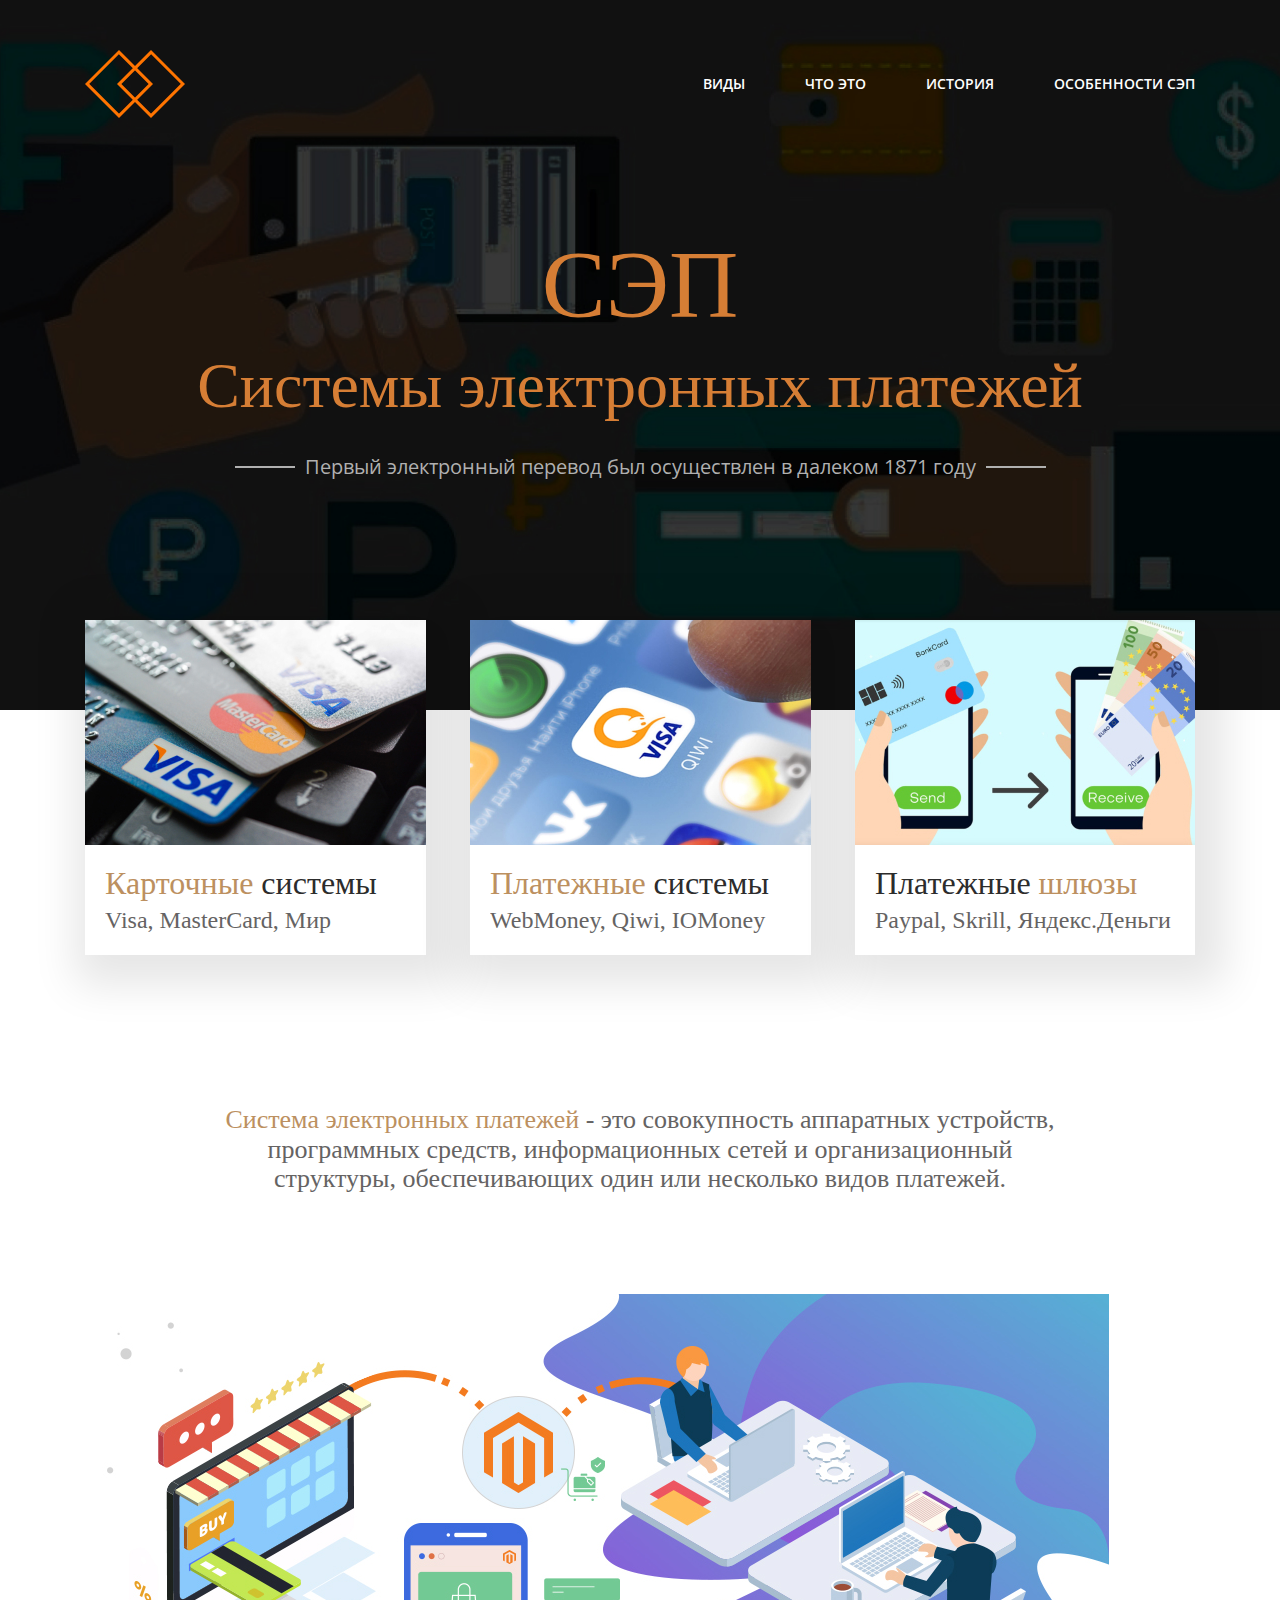
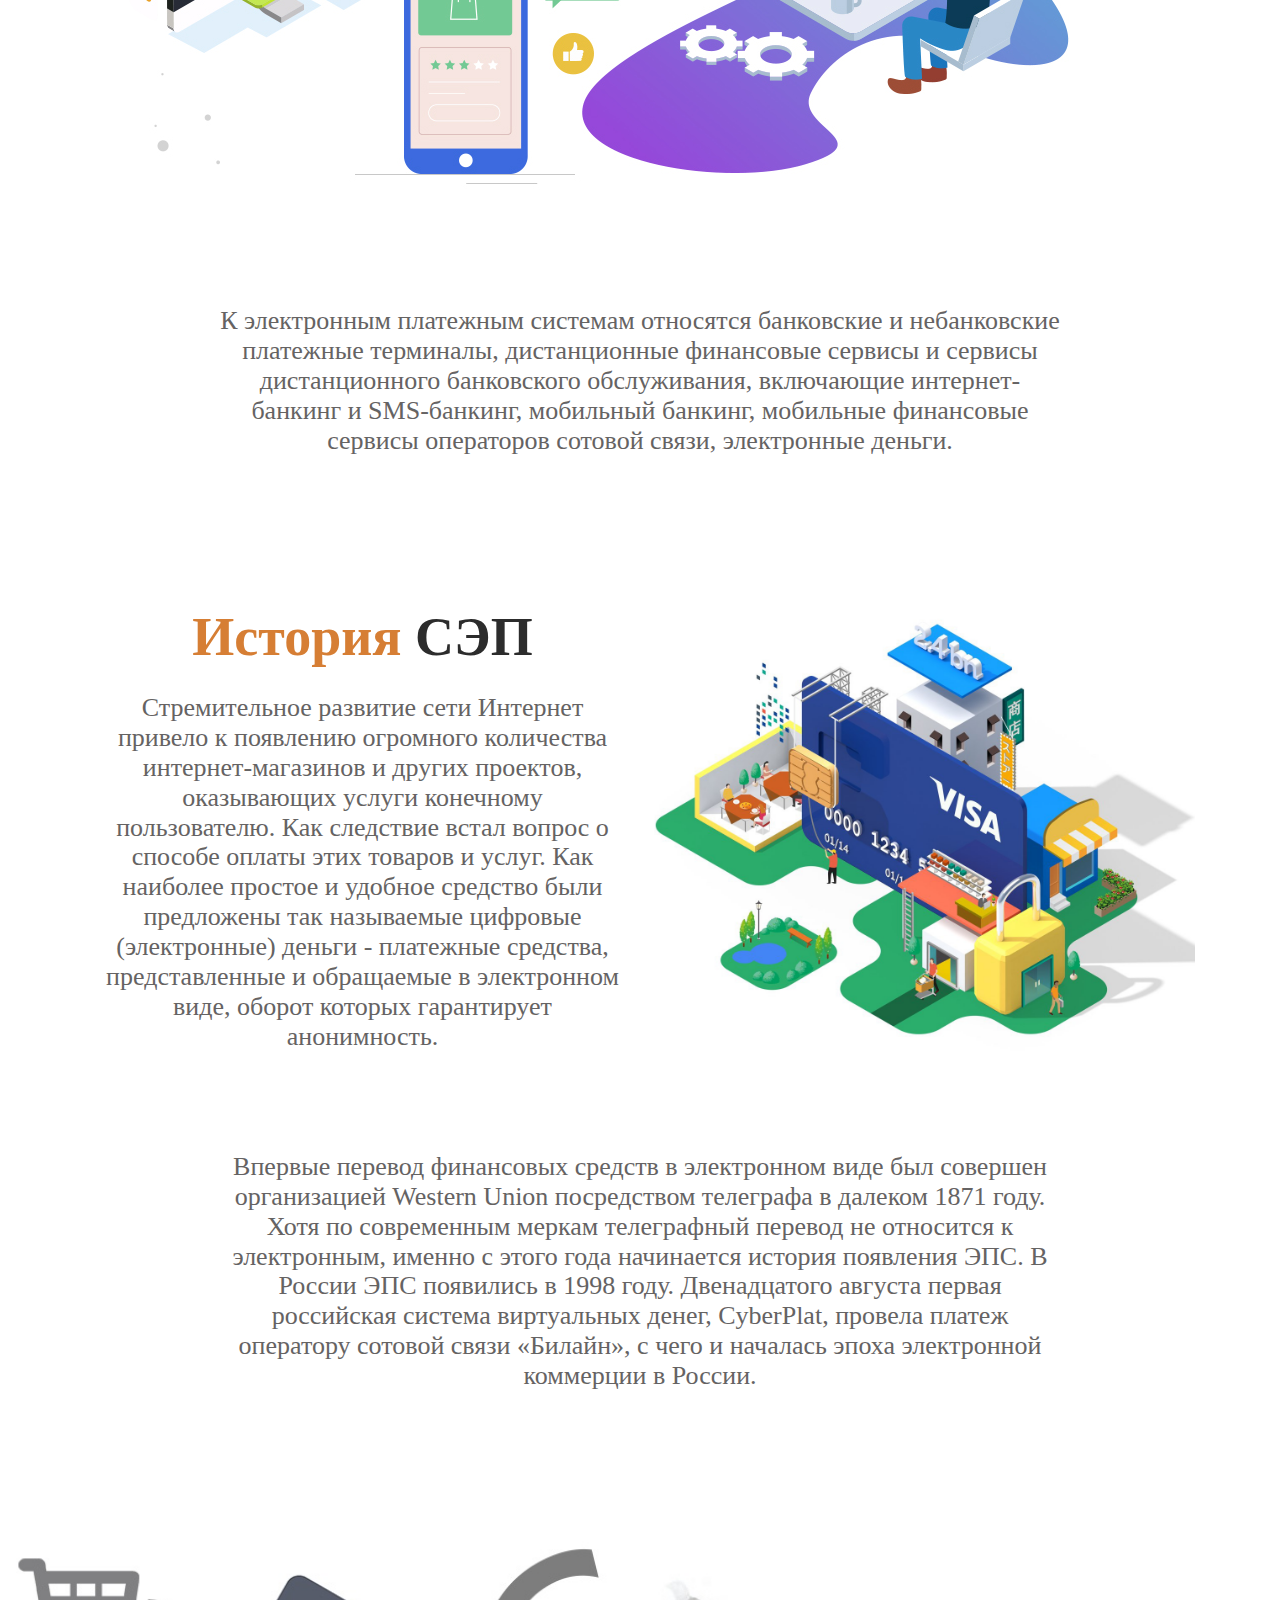
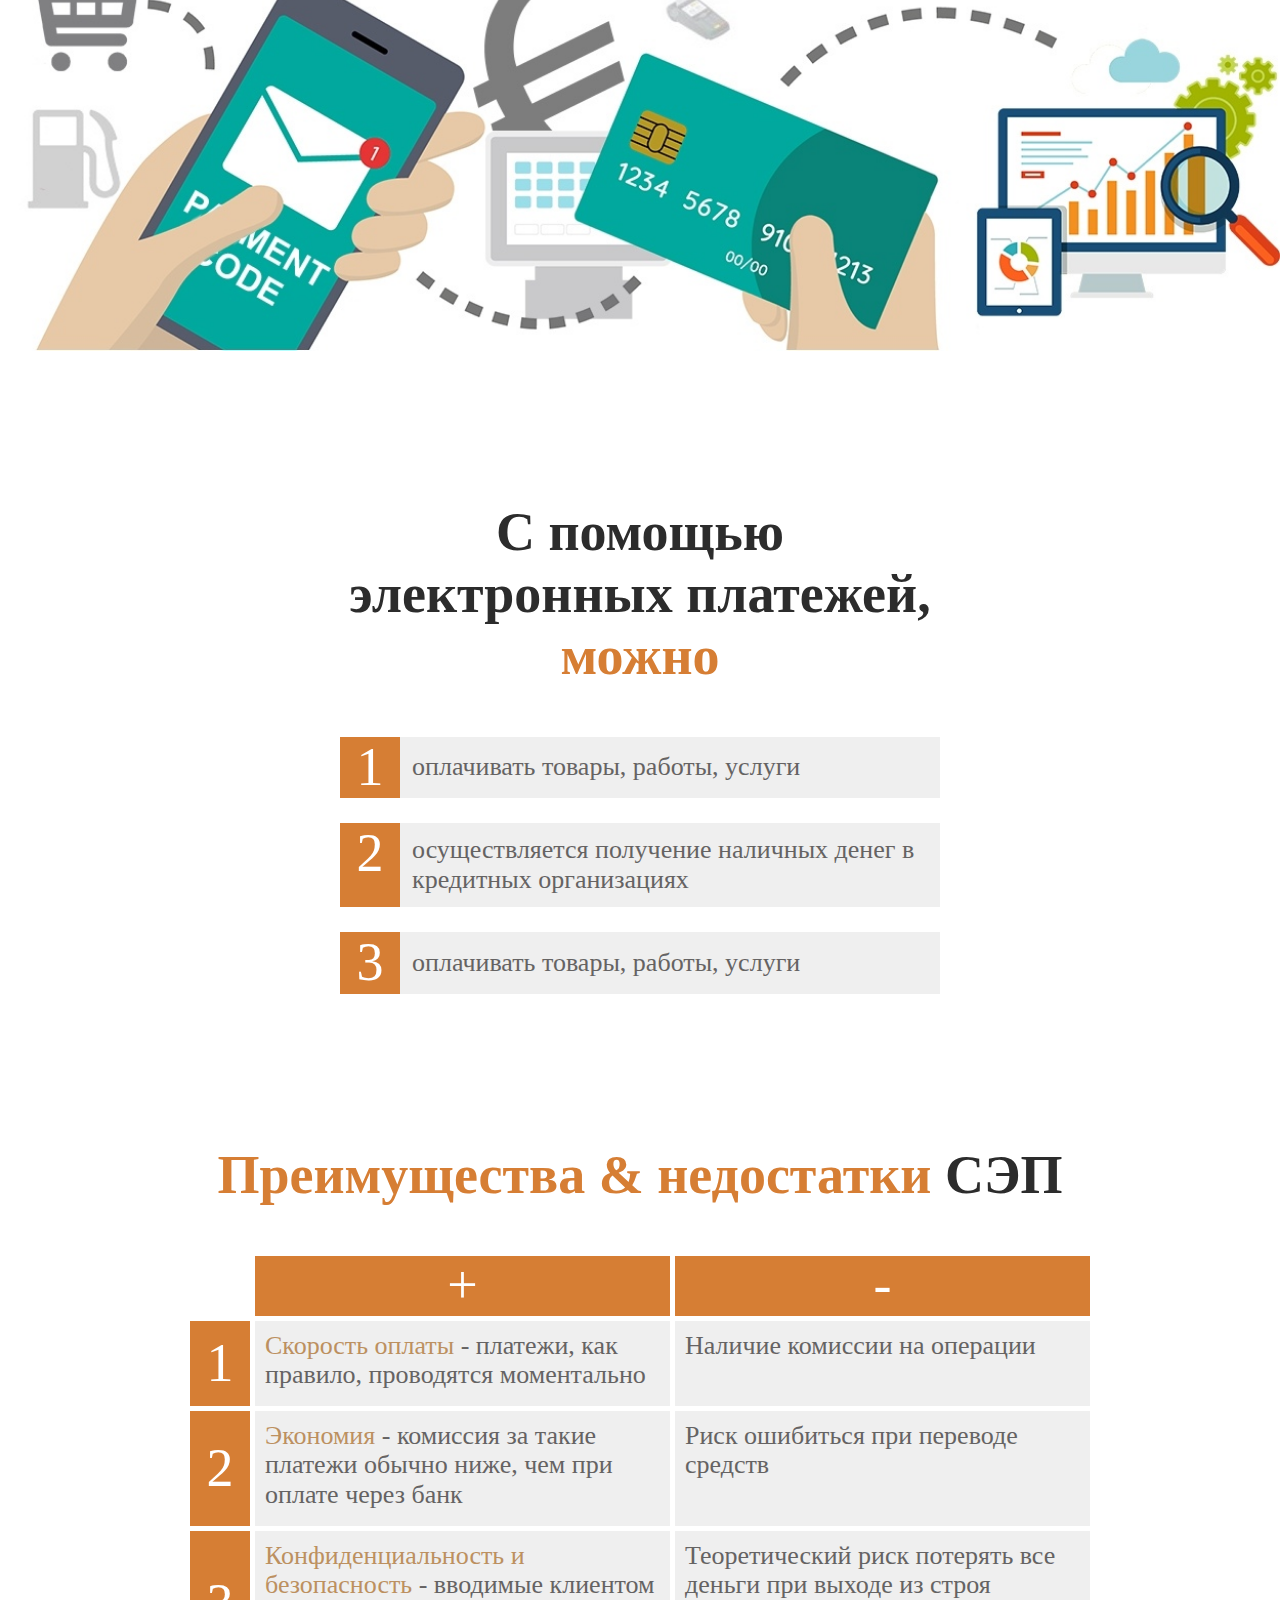
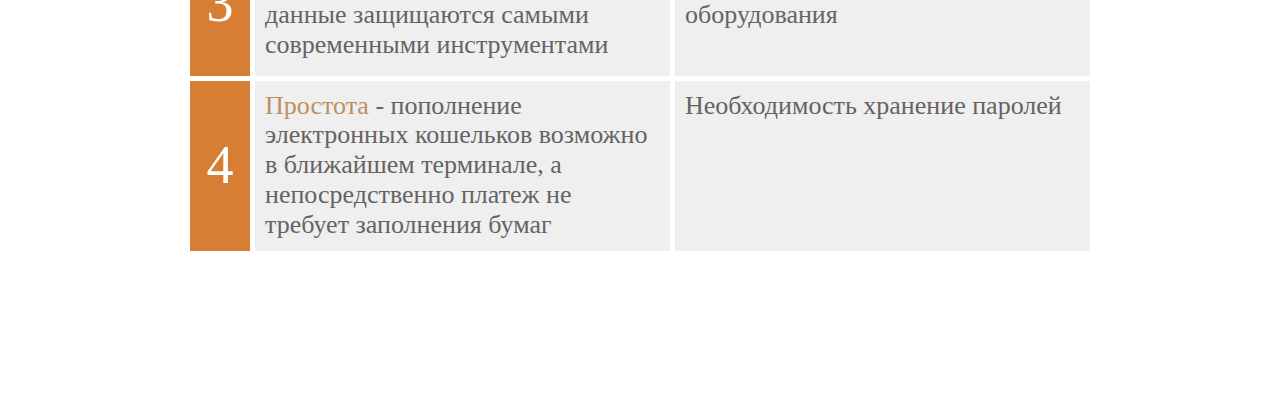
==== index.html @ 126d1bfc "Add files via upload" ====
<!DOCTYPE html>
<html lang="en">
<head>
    <meta charset="UTF-8">
    <meta http-equiv="X-UA-Compatible" content="IE=edge">
    <meta name="viewport" content="width=1110, initial-scale=1.0">
    <link rel="preconnect" href="https://fonts.googleapis.com">
    <link rel="preconnect" href="https://fonts.gstatic.com" crossorigin>
    <link href="https://fonts.googleapis.com/css2?family=Open+Sans:wght@400;700&family=Tinos:wght@400&display=swap" rel="stylesheet">
    <link rel="stylesheet" href="style/style.css">
    <title>СЭП</title>
</head>
<body>
    <div class="wrapper">
        <header>
            <div class="header__body _container">
                <div class="header-content">
                    <div class="header-content__logo">
                        <a href="index.html">
                            <img src="img/LOGO.png" alt="LOGO.png">
                        </a>
                    </div>
                    <nav class="header-content__navbar navbar">
                        <ul class="navbar-items">
                            <li data-goto=".cart" class="navbar-item">
                                ВИДЫ
                            </li>
                            <li data-goto=".info" class="navbar-item">
                                ЧТО ЭТО
                            </li>
                            <li data-goto=".history" class="navbar-item">
                                ИСТОРИЯ
                            </li>
                            <li data-goto=".facts" class="navbar-item">
                                ОСОБЕННОСТИ СЭП
                            </li>
                        </ul>
                    </nav>
                </div>
            </div>
        </header>
        <main>
            <section class="page">
                <div class="page__body _container">
                    <div class="page-content">
                        <div class="page-content__fortitle">СЭП</div>
                        <h1>Системы электронных платежей</h1>
                        <div class="page-content__fact">
                            <span></span>
                            Первый электронный перевод был осуществлен в далеком 1871 году
                            <span></span>
                        </div>
                    </div>
                </div>
                <!-- <div class="page__screen _ibg">
                    <img src="img/HERO IMG.jpg" alt="HERO IMG.jpg">
                </div> -->
            </section>
            <section class="cart">
                <div class="cart__body _container">
                    <ul class="cart-content">
                        <li class="cart__column">
                            <a href="cartSystem.html">
                                <div class="cart-item">
                                    <div class="cart-item__img">
                                        <img src="img/dims_0_large 1.jpg" alt="dims_0_large 1.jpg">
                                    </div>
                                    <div class="cart-item__content">
                                        <div class="item-title">
                                            <span class="gold_text">Карточные</span> системы
                                        </div>
                                        <div class="item-text">
                                            Visa, MasterCard, Мир
                                        </div>
                                    </div>
                                </div>
                            </a>
                        </li>
                        <li class="cart__column">
                            <a href="paymentSystem.html">
                                <div class="cart-item">
                                    <div class="cart-item__img">
                                        <img src="img/QIWI-Blokirovka-Rossiya-22 1.jpg" alt="QIWI-Blokirovka-Rossiya-22 1.jpg">
                                    </div>
                                    <div class="cart-item__content">
                                        <div class="item-title">
                                            <span class="gold_text">Платежные</span> системы
                                        </div>
                                        <div class="item-text">
                                            WebMoney, Qiwi, IOMoney
                                        </div>
                                    </div>
                                </div>
                            </a>
                        </li>
                        <li class="cart__column">
                            <a href="paymentShluzed.html">
                                <div class="cart-item">
                                    <div class="cart-item__img">
                                        <img src="img/2 56.jpg" alt="2 56.jpg">
                                    </div>
                                    <div class="cart-item__content">
                                        <div class="item-title">
                                            Платежные <span class="gold_text">шлюзы</span>
                                        </div>
                                        <div class="item-text">
                                            Paypal, Skrill, Яндекс.Деньги
                                        </div>
                                    </div>
                                </div>
                            </a>
                        </li>
                    </ul>
                </div>
            </section>
            <section class="info">
                <div class="info__body _container">
                    <div class="info-content _content">
                        <div class="info-content__text content_text">
                            <span class="gold_text">Система электронных платежей</span> - это совокупность аппаратных устройств, программных средств, информационных сетей и организационный структуры, обеспечивающих один или несколько видов платежей.
                        </div>
                        <div class="info-content__img">
                            <img src="img/index39.jpg" alt="index39.jpg">
                        </div>
                        <div class="info-content__text content_text">
                            К электронным платежным системам относятся банковские и небанковские платежные терминалы, дистанционные финансовые сервисы и сервисы дистанционного банковского обслуживания, включающие интернет-банкинг и SMS-банкинг, мобильный банкинг, мобильные финансовые сервисы операторов сотовой связи, электронные деньги.
                        </div>
                    </div>
                </div>
            </section>
            <section class="history">
                <div class="history__body _container">
                    <div class="history-content _content">
                        <div class="content__flexbox flexbox">
                            <div class="flexbox__left">
                                <h2 class="flexbox__title _title">
                                    <span>История</span> СЭП
                                </h2>
                                <div class="flexbox__text content_text">
                                    Стремительное развитие сети Интернет привело к появлению огромного количества интернет-магазинов и других проектов, оказывающих услуги конечному пользователю. Как следствие встал вопрос о способе оплаты этих товаров и услуг. Как наиболее простое и удобное средство были предложены так называемые цифровые (электронные) деньги - платежные средства, представленные и обращаемые в электронном виде, оборот которых гарантирует анонимность.
                                </div>
                            </div>
                            <div class="flexbox__right">
                                <div class="flexbox-img flexbox_img">
                                    <img src="img/2398ce95aa5ced0c9c326.jpg" alt="2398ce95aa5ced0c9c326.jpg">
                                </div>
                            </div>
                        </div>
                        <div class="history__text content_text">
                            Впервые перевод финансовых средств в электронном виде был совершен организацией Western Union посредством телеграфа в далеком 1871 году.
                            Хотя по современным меркам телеграфный перевод не относится к электронным, именно с этого года начинается история появления ЭПС.
                            В России ЭПС появились в 1998 году. Двенадцатого августа первая российская система виртуальных денег, CyberPlat, провела платеж оператору сотовой связи «Билайн», с чего и началась эпоха электронной коммерции в России.
                        </div>
                    </div>
                </div>
                <div class="history__img">
                    <img src="img/G5h2H6vPq3I.jpg" alt="G5h2H6vPq3I.jpg">
                </div>
            </section>
            <section class="facts">
                <div class="facts__body _container">
                    <div class="facts-content">
                        <h2 class="facts-content__title _title">
                            С помощью электронных платежей, <span>можно</span>
                        </h2>
                        <ul class="facts-content__flexbox flexbox-content">
                            <li class="flexbox-content__item flexbox">
                                <div class="flexbox__left">
                                    1
                                </div>
                                <div class="flexbox__right">
                                    оплачивать товары, работы, услуги
                                </div>
                            </li>
                            <li class="flexbox-content__item flexbox">
                                <div class="flexbox__left">
                                    2
                                </div>
                                <div class="flexbox__right">
                                    осуществляется получение наличных денег в кредитных организациях
                                </div>
                            </li>
                            <li class="flexbox-content__item flexbox">
                                <div class="flexbox__left">
                                    3
                                </div>
                                <div class="flexbox__right">
                                    оплачивать товары, работы, услуги
                                </div>
                            </li>
                        </ul>
                    </div>
                </div>
            </section>
            <section class="table">
                <div class="table__body _container">
                    <div class="table-content">
                        <h2 class="_title"><span>Преимущества & недостатки</span> СЭП</h2>
                        <div class="table-content__grid table-grid">
                            <div></div>
                            <div class="table__item _column">+</div>
                            <div class="table__item _column">-</div>
                            <div class="table__item _row">1</div>
                            <div class="table__item"><span class="gold_text">Скорость оплаты</span> - платежи, как правило, проводятся моментально</div>
                            <div class="table__item">Наличие комиссии на операции</div>
                            <div class="table__item _row">2</div>
                            <div class="table__item"><span class="gold_text">Экономия</span> - комиссия за такие платежи обычно ниже, чем при оплате через банк</div>
                            <div class="table__item">Риск ошибиться при переводе средств</div>
                            <div class="table__item _row">3</div>
                            <div class="table__item"><span class="gold_text">Конфиденциальность и безопасность</span> - вводимые клиентом данные защищаются самыми современными инструментами</div>
                            <div class="table__item">Теоретический риск потерять все деньги при выходе из строя оборудования</div>
                            <div class="table__item _row">4</div>
                            <div class="table__item"><span class="gold_text">Простота</span> - пополнение электронных кошельков возможно в ближайшем терминале, а непосредственно платеж не требует заполнения бумаг</div>
                            <div class="table__item">Необходимость хранение паролей</div>
                        </div>
                    </div>
                </div>
            </section>
        </main>
        <footer>
        </footer>
    </div>
    <script src="script.js"></script>
</body> 
</html>
---- style/style.css ----
*{
	padding: 0;
	margin: 0;
	border: 0;
	-webkit-tap-highlight-color: rgba(0, 0, 0, 0);
}
*,*:before,*:after{
	-moz-box-sizing: border-box;
	-webkit-box-sizing: border-box;
	box-sizing: border-box;
}
:focus,:active{outline: none;}
a,a:focus,a:active{
	outline: none;
	user-select: none;
}

nav,footer,header,aside{display: block;}

html,body{
    background: #FFFFFF;
	font-family: 'Tinos';
	height: 100%;
	width: 100%;
    line-height: calc(30 / 26 * 100%);
	font-size: 26px;
	-ms-text-size-adjust: 100%;
	-moz-text-size-adjust: 100%;
	-webkit-text-size-adjust: 100%;
    color: #656363;
    font-weight: 400;
}
input,button,textarea{font-family:inherit;color:inherit;}

input::-ms-clear{display: none;}
button{cursor: pointer;}
button::-moz-focus-inner {padding:0;border:0;}
a, a:visited{text-decoration: none;}
a:hover{text-decoration: none;}
ul li{list-style: none;}
img{vertical-align: top;}

h1,h2,h3,h4,h5,h6{font-size:inherit;font-weight: 400;}
* {
    -webkit-tap-highlight-color: transparent;
}

/*--------------------*/
body._lock{
    overflow: hidden;
}
.wrapper{
    overflow: hidden;
    display: flex;
    flex-direction: column;
    min-height: 100%;
}
._container{
    max-width: 1110px;
    margin: 0px auto;
    padding: 0px 10px;
    box-sizing: content-box;
}
._ibg{
    position: relative;
}
._ibg img{
    position: absolute;
	/* padding-bottom: 100%; */
    width: 100%;
    height: 100%;
    top: 0;
    left: 0;
    object-fit: cover;
}
section{
	margin-bottom: 150px;
}
main{
	flex: 1 0 auto;
}

/*----------header-----------------*/
header{
    z-index: 5;
    position: absolute;
    top: 0;
    left: 0;
    width: 100%;
    min-height: 170px;
    padding: 50px 0;
}
.header-content{
    display: flex;
    justify-content: space-between;
}
.header-content__navbar{
    display: flex;
    align-items: center;
}
.navbar-items{
    display: flex;
}
.navbar-items>*:not(:last-child){
    margin-right: 60px;
}

.navbar-item{
    cursor: pointer;
	-webkit-touch-callout: none;
	-webkit-user-select: none;
	-khtml-user-select: none;
	-moz-user-select: none;
	-ms-user-select: none;
	user-select: none;
    font-family: 'Open Sans';
    font-weight: 600;
    font-size: 14px;
    line-height: calc(19 / 14 * 100%);
    color: #FFFFFF;
}
.navbar-item:hover{
    transition: all 0.3s ease 0s;
    color: #FF7400;
}
/*-------------page----------------*/

.page {
    padding: 230px 0;
    position: relative;
    background: url("../img/ko 1.jpg") center/cover no-repeat;
}
.page__body {
}

.page-content {
}
.page-content__fortitle {
    font-size: 96px;
    line-height: calc(110 / 96 * 100%);
    text-align: center;
    color: #D67E35;
}
h1{
    font-size: 64px;
    line-height: calc(74 / 64 * 100%);
    text-align: center;
    color: #D67E35;
    margin-top: 10px;
}
.page-content__fact {
    font-family: 'Open Sans';
    font-size: 20px;
    line-height: calc(27 / 20 * 100%);
    color: #B0B0B0;
    margin-top: 30px;
    display: flex;
    justify-content: center;
    align-items: center;
    position: relative;
}
.page-content__fact span:first-child {
    height: 2px;
    width: 60px;
    background: #B0B0B0;
    margin-right: 10px;
}
.page-content__fact span:last-child {
    height: 2px;
    width: 60px;
    background: #B0B0B0;
    margin-left: 10px;
}
/*-----------------cart-----------------*/

.cart {
    position: relative;
    z-index: 2;
    margin-top: -240px;
}
.cart__body {
}
.cart-content {
    display: flex;
}
.cart-content>*:not(:last-child) {
    margin-right: 44px;
}
.cart__column a{
    cursor: pointer;
}
.cart__column{
    transition: all 0.3s ease 0s;
}
.cart__column:hover{
    transform: scale(1.02);
}
.cart__column:hover .cart-item{
    box-shadow: 10px 10px 40px 25px #d67d3533;
}
.cart-item {
    transition: all 0.3s ease 0s;
    cursor: pointer;
    background: #FFFFFF;
    box-shadow: 10px 10px 40px 20px rgba(0, 0, 0, 0.1);
}
.cart-item__img img{
    object-fit: cover;
    width: 100%;
}
.cart-item__content {
    padding: 20px;
    max-height: 118px;
}
.item-title {
    font-size: 32px;
    line-height: calc(37 / 32 * 100%);
    color: #2C2C2C;
    margin-bottom: 5px;
}
.gold_text{
    color: #BC9060;
}
.item-text {
    overflow: hidden;
    text-overflow: ellipsis;
    white-space: nowrap;
    max-width: 300px;
    font-size: 24px;
    line-height: calc(28 / 24 * 100%);
    color: #656363;    
}

/*----------------info----------------*/
.info {
}
.info__body {
}
.content {
}
._content>*:not(:last-child) {
    margin-bottom: 100px;
}
.content_text {
    max-width: 850px;
    text-align: center;
    margin: 0 auto;
}

.info-content__img {
}

/*--------------history--------------*/
.history {
}
.history__body {
}

.history-content {
}
._content {
}
.content__flexbox {
}
.flexbox {
    display: flex;
}
.flexbox__left {
    flex: 0 0 50%;
}
.flexbox__title {
}
._title {
    font-weight: 600;
    text-align: center;
    font-size: 54px;
    line-height: 62px;
    color: #2C2C2C;
}
._title span{
    color: #D67E34;
}
.flexbox__text {
    margin-top: 25px;
    padding: 0 20px;
}
.content_text {
}
.flexbox__right {
    flex: 0 0 50%;
    display: flex;
    align-items: center;
    justify-content: center;

}
.flexbox_img{
    width: 100%;
    height: 100%;
    position: relative;
}
.flexbox_img img{
    /* position: absolute;
    top: 0;
    left: 0; */
    width: 100%;
    height: 100%;
    object-fit: cover;
}

.history__text {
}
.history__img {
    margin-top: 150px;

}
.history__img img{
    width: 100vw;
    object-fit: cover;
}
/*-------------facts---------------*/
.facts {
}
.facts__body {
}
._container {
}
.facts-content {
    max-width: 600px;
    margin: 0 auto;
}
.facts-content__title {
}
._title {
}
.facts-content__flexbox {
    margin-top: 50px;
}
.flexbox-content {
}
.flexbox-content__item {
    /* padding: ; */
}
.flexbox-content>*:not(:last-child) {
    margin-bottom: 25px;
}
.flexbox-content__item.flexbox .flexbox__left {
    flex: 0 0 60px;
    font-size: 54px;
    line-height: calc(62 / 54 * 100%);
    text-align: center;
    color: #FFFFFF;
    background: #D67E34;
}
.flexbox-content__item.flexbox .flexbox__right{
    flex: 1 1 auto;
    padding: 12px;
    justify-content: start;

    background: #EFEFEF;

}
.flexbox__left {
}
.flexbox__right {
}

/*------------table---------------*/
.table {
}
.table__body {
}
._container {
}
.table-content {
    max-width: 900px;
    margin: 0 auto;
}
.table-content__grid {
    margin-top: 50px;
}
.table-grid {
    gap: 5px;
    display: grid;
    grid-template-columns: 60px 415px 415px;
    grid-template-rows: 60px 85px 115px 145px 170px;
}
.table__item {
    background: #EFEFEF;
    padding: 10px;
}
._column, ._row {
    display: flex;
    align-items: center;
    justify-content: center;
    background: #D67E34;
    font-size: 54px;
    line-height: calc(62 / 52 * 100%);
    text-align: center;
    color: #FFFFFF;
}
._row {
}
.gold_text {
}
/*-------------footer----------------*/





/*-------------------cartSystem.html-------------------*/
.cartSystem_background .wrapper{
    min-height: 110vh;
    background: url("../img/dims_0_large 2.jpg") center/cover no-repeat;
}

/*---------------------paymentSystem.html*/

.paymentSystem_background .wrapper{
    min-height: 110vh;
    background: url("../img/QIWI-Blokirovka-Rossiya-22 2.jpg") center/cover no-repeat;
}
/*----------------paymentShluzed.html---------------*/
.paymentShluzed_background .wrapper{
    min-height: 110vh;
    background: url("../img/2 57.jpg") center/cover no-repeat;
}
/*---------header------------*/
.header__body {
}
.cart_page .header-content {
    display: flex;
    align-items: center;
    justify-content: start;
}

.cart_page .header-content h1{
    text-align: left;
    margin: 0;
    position: relative;
}
.cart_page .header-content>*:not(:first-child){
    margin-left: 30px;
    padding-left: 30px;
}
.cart_page .header-content h1::before{
    content: '';
    position: absolute;
    top: 50%;
    transform: translateY(-50%);
    left: 0;
    height: 10px;
    border-radius: 1rem;
    width: 10px;
    margin-right: 30px;
    background: #D67E34;
}
.link_btn {
    font-family: 'Open Sans';
    font-weight: 700;
    font-size: 14px;
    line-height: calc(19 / 14 * 100%);
    color: #FFFFFF;
    background-color: #FF7400;
    padding: 14px 30px 14px 20px;
    display: block;
    align-items: center;
    height: 100%;
}
.link_btn:hover{
    transition: all 0.3s ease 0s;
    box-shadow: 0px 0px 0px 5px #ff73002d;
}
.header-content__btn::before{
    content: url("../img/Arrow\ 1.svg");
    margin-right: 10px;
}
.back_btn {
}

/*----------info-text----------*/
.text {
}
.cart_page .info_text {
    margin-top: 200px;
    margin-bottom: 100px;
}

.text-content {
    color: #FEFEFE;
}
/*----------drops----------*/
.drop {
}
.drop__body {
}

.drop-items >*:not(:last-child){
    margin-bottom: 10px;
}
.drop__item {
    min-height: 130px;
    padding: 10px;
    background: rgba(255, 255, 255, 0.14);
    border: 1px solid #676767;
    backdrop-filter: blur(25px);
}
.item-content {
    max-height: 100px;
    display: flex;
}
.item-content__img {
    flex: 0 0 180px;
    display: flex;
    align-items: center;
}
.item-content__img img{
    width: 100%;
    /* height: 100%; */
    object-fit: cover;
}
.item__logo {
}
.item-content__texts {
    flex: 0 0 810px;
    padding: 0 20px;
}
.texts-title {
    font-size: 40px;
    line-height: 46px;
    color: #BC9060;    
}
.texts-text {
    color: #B3B3B3;
    /* overflow: hidden;
    text-overflow: ellipsis; */
    /* white-space: nowrap; */
    max-height: 60px;
    display: -webkit-box;
    max-width: 100%;
    -webkit-line-clamp: 2;
    -webkit-box-orient: vertical;
    overflow: hidden;
    text-overflow: ellipsis;
}
.item-content__btn {
    flex: 0 0 100px;
}
.view_more {
    display: flex;
    align-items: center;
    justify-content: center;
}
.view-more {
    width: 40px;
    height: 40px;
    position: relative;
    background: transparent;
}
.view-more >*:first-child{
    position: absolute;
    top: 0;
    left: 50%;
    transform: translateX(-50%);
    display: block;
    background: #C7C7C7;
    height: 40px;
    width: 2px;
    transition: all 0.3s ease 0s;

}
.view-more >*:last-child{
    position: absolute;
    top: 50%;
    left: 0;
    transform: translateY(-50%);
    display: block;
    background: #C7C7C7;
    width: 40px;
    height: 2px;
    transition: all 0.3s ease 0s;
}
.drop__item._active .view-more >*{
    transform: rotate(45deg);
}
.item-content__texts{
    transition: all 0.5s ease 0s;
}
.drop-content__text{
    color: #B3B3B3;
}
.drop__item._active .item-content__texts{
    transform: translate(-180px,100%);
    visibility: hidden;
    opacity: 0;
}
.drop-content{
    margin-top: 5px;
}
.drop-content__title{
    margin-bottom: 5px;
    color: #BC9060;
    font-size: 48px;
    line-height: calc(55 / 48 * 100%);
}
.drop-content__link {
    margin-top: 60px;
    display: flex;
    justify-content: end;
    align-items: center;
}
.link__text {
    font-size: 20px;
    margin-right: 20px;
}
.drop-content__btn.link_btn {
    font-family: 'Open Sans';
    font-weight: 700;
    font-size: 14px;
    line-height: calc(19 / 14 * 100%);
    color: #FFFFFF;
    background-color: #FF7400;
    padding: 14px 20px 14px 30px;
    display: block;
    align-items: center;
    height: 100%;
    display: flex;
    flex-direction: row-reverse;
}
.drop-content__btn::before{
    content: url("../img/Arrow 2.svg");
    margin-left: 10px;
}

/*-------------------------------*/
.functions ._title{
    color: #FFFFFF;
}

.text {
}
.info_text {
}
.text__body {
}
._container {
}
.text-content {
}
.content_text {
}
.functions {
}
.functions__body {
}
._title {
}
.function-flexbox {
    margin-top: 60px;
}

.function-flexbox >*:not(:last-child){
    margin-bottom: 10px;
}
.flexbox-content__item {
}
.flexbox {
}
.flexbox__left {
}
.functions .flexbox-content__item.flexbox .flexbox__right{
    background: none;
    background: rgba(255, 255, 255, 0.15);
    backdrop-filter: blur(25px);
    color: #B3B3B3;
}
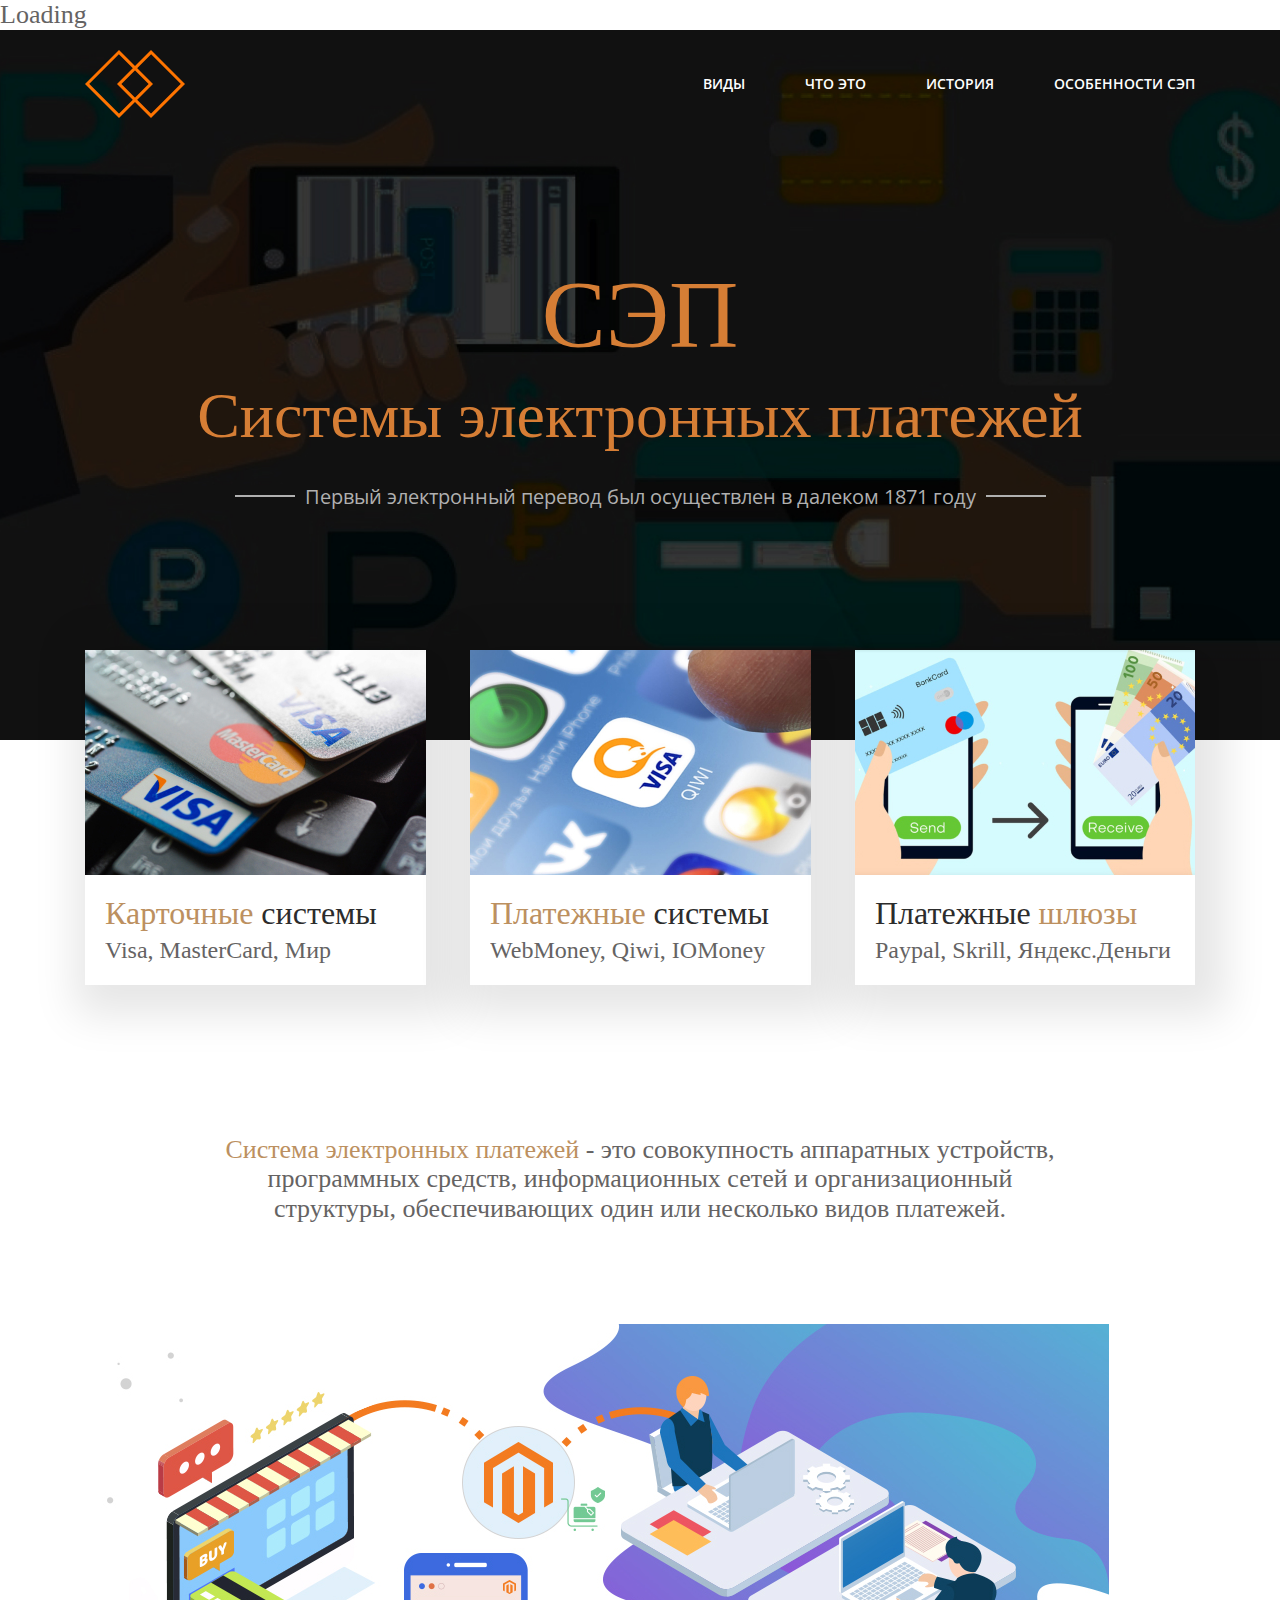
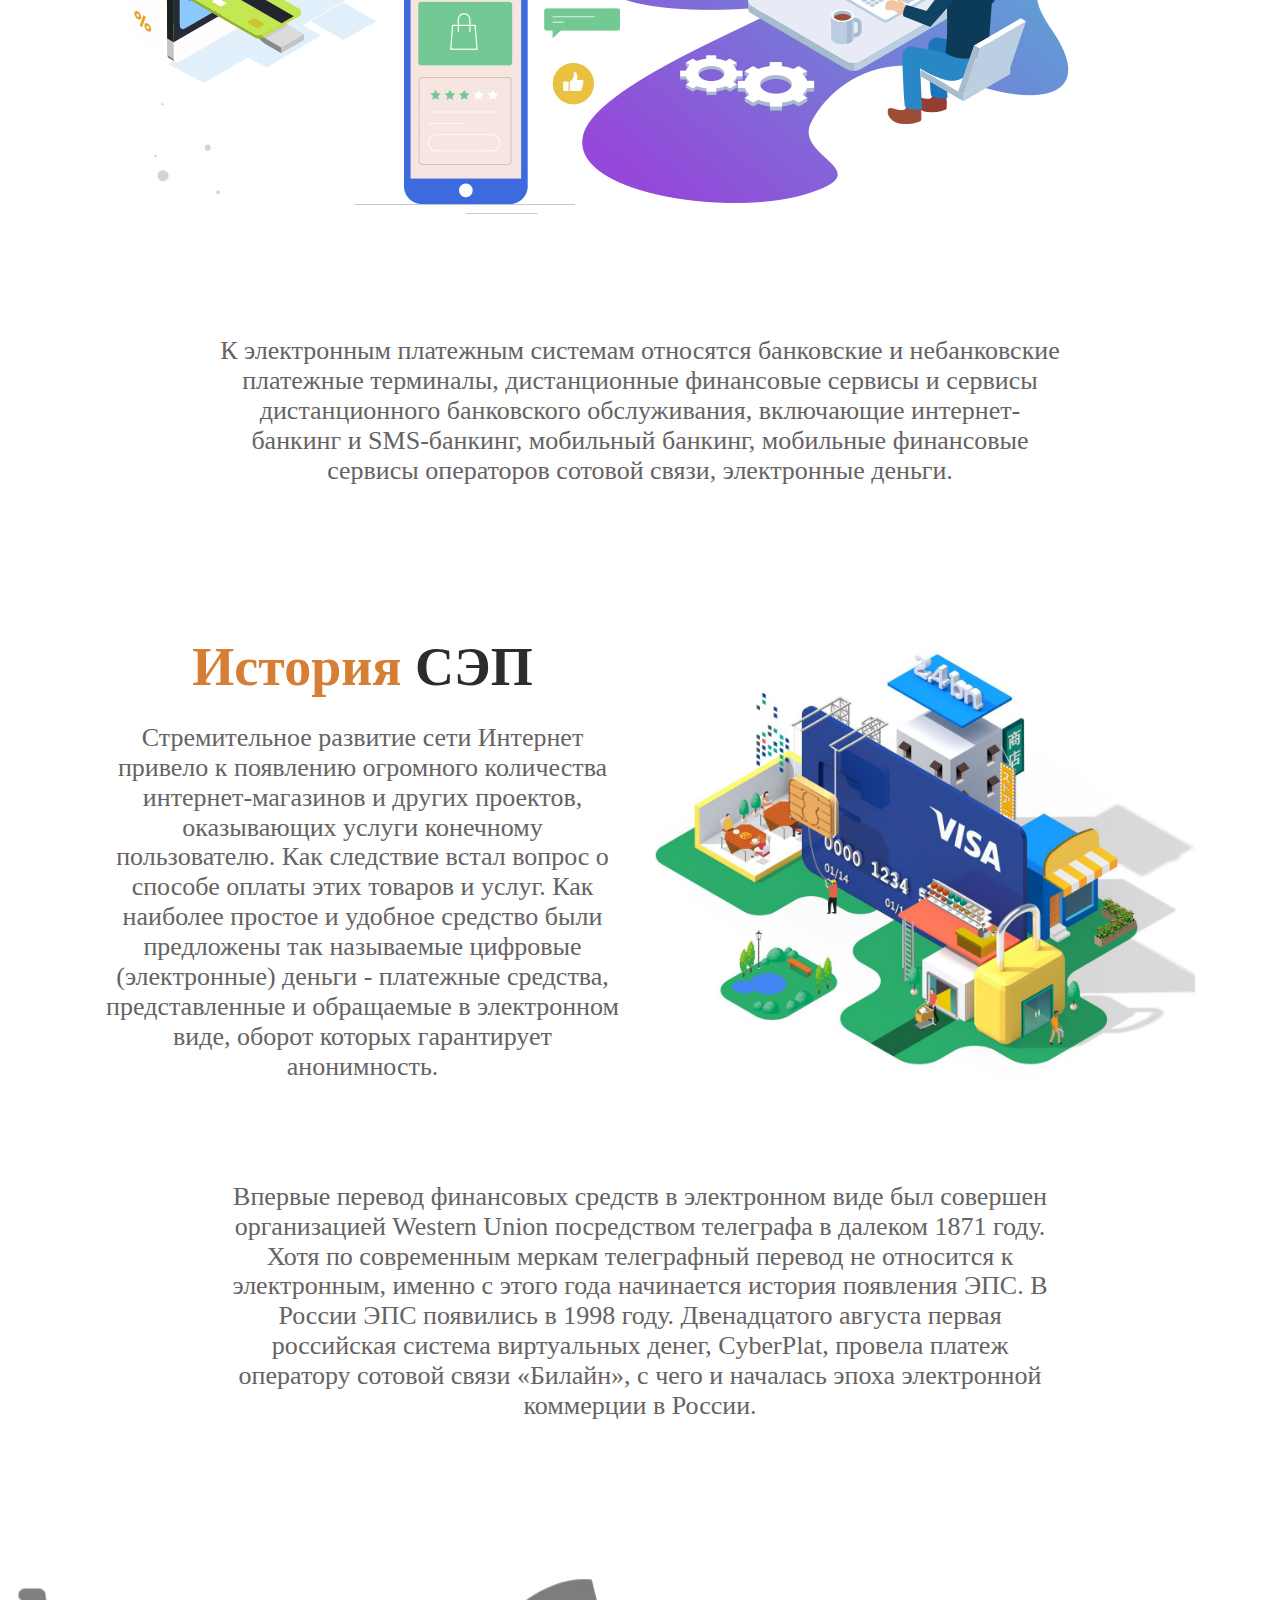
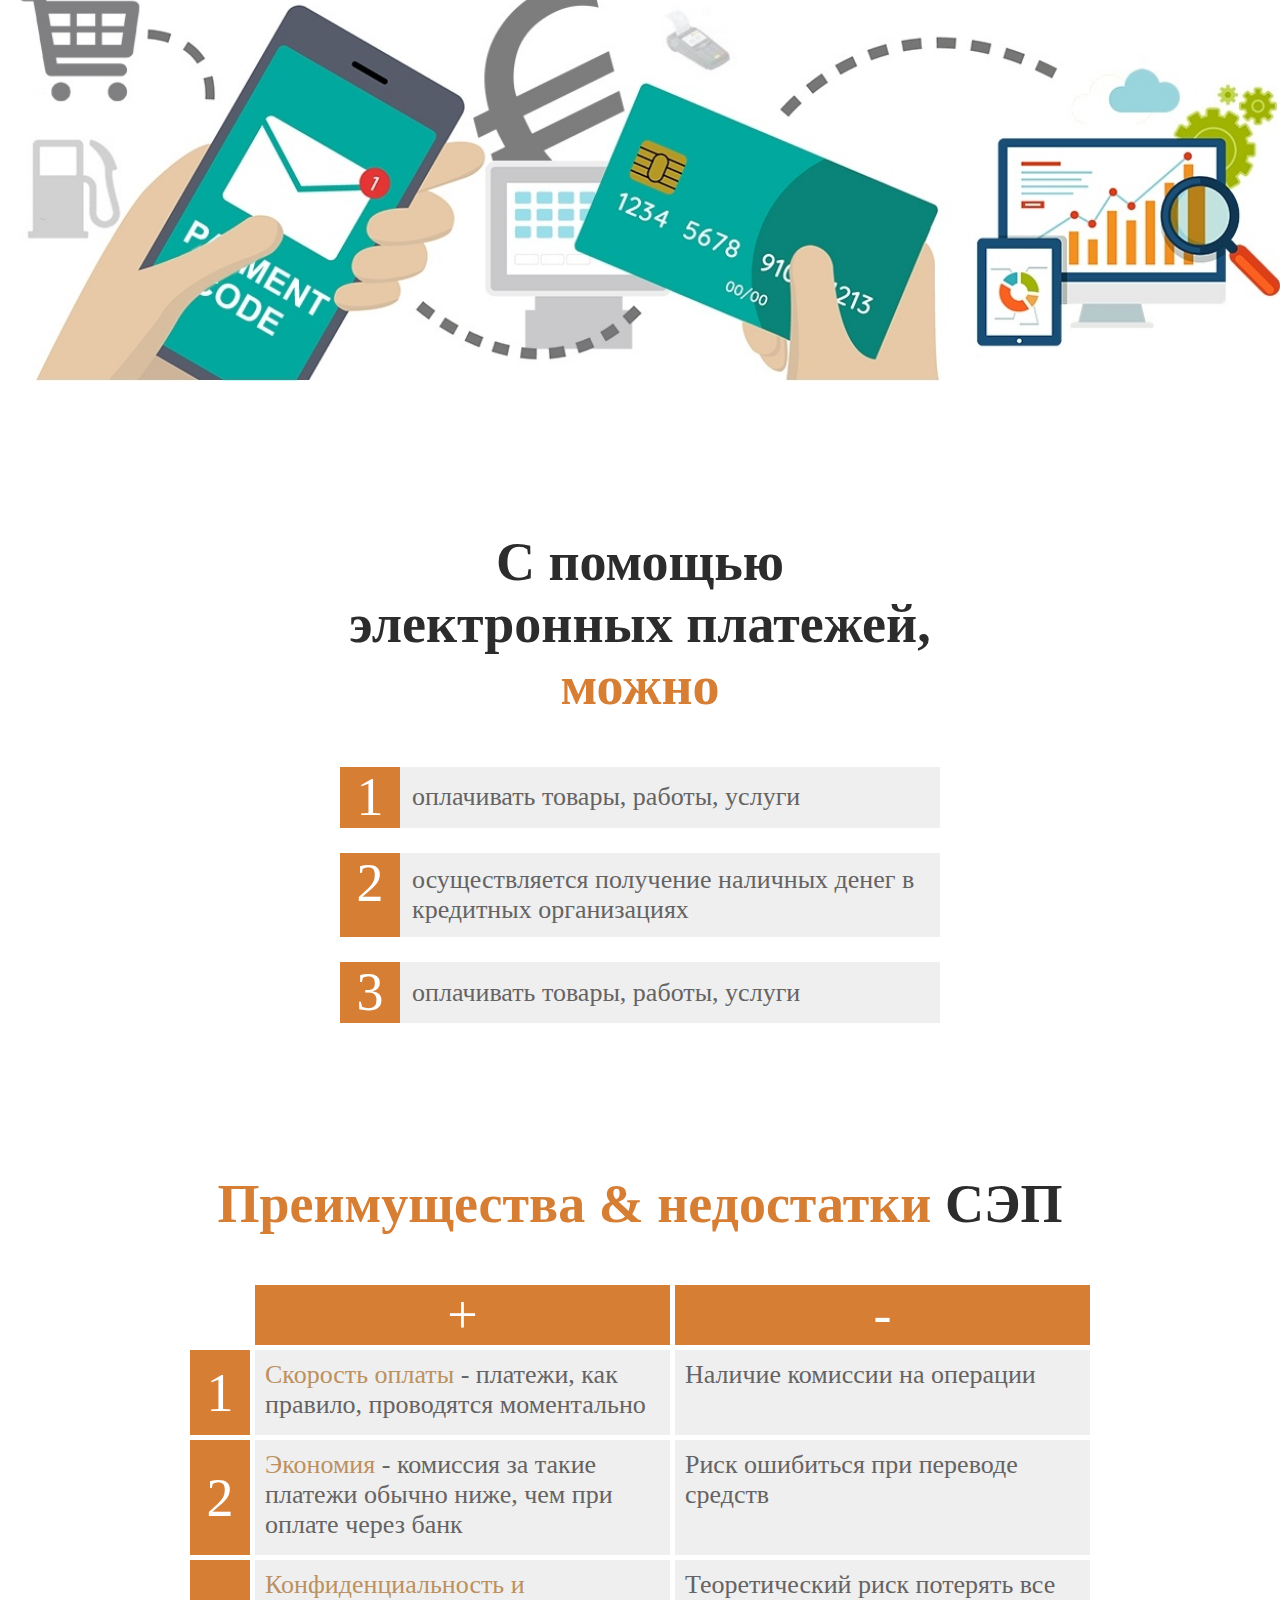
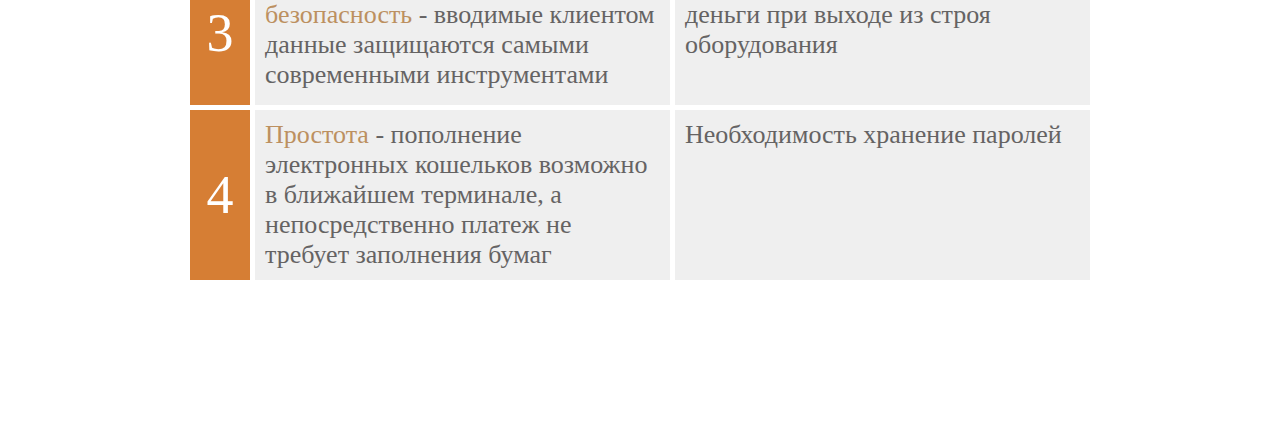
==== commit 0b8156bd: "Update index.html" ====
--- a/index.html
+++ b/index.html
@@ -11,6 +11,20 @@
     <title>СЭП</title>
 </head>
 <body>
+    <div class="preloader">
+        <div class="preloader__anim">
+            <div class="preloader__text">
+                Loading
+            </div>
+            <div class="gooey">
+                <span class="dot"></span>
+                <div class="dots">
+                    <span></span>
+                    <span></span>
+                </div>
+            </div>
+        </div>
+    </div>
     <div class="wrapper">
         <header>
             <div class="header__body _container">
@@ -222,4 +236,4 @@
     </div>
     <script src="script.js"></script>
 </body> 
-</html>+</html>
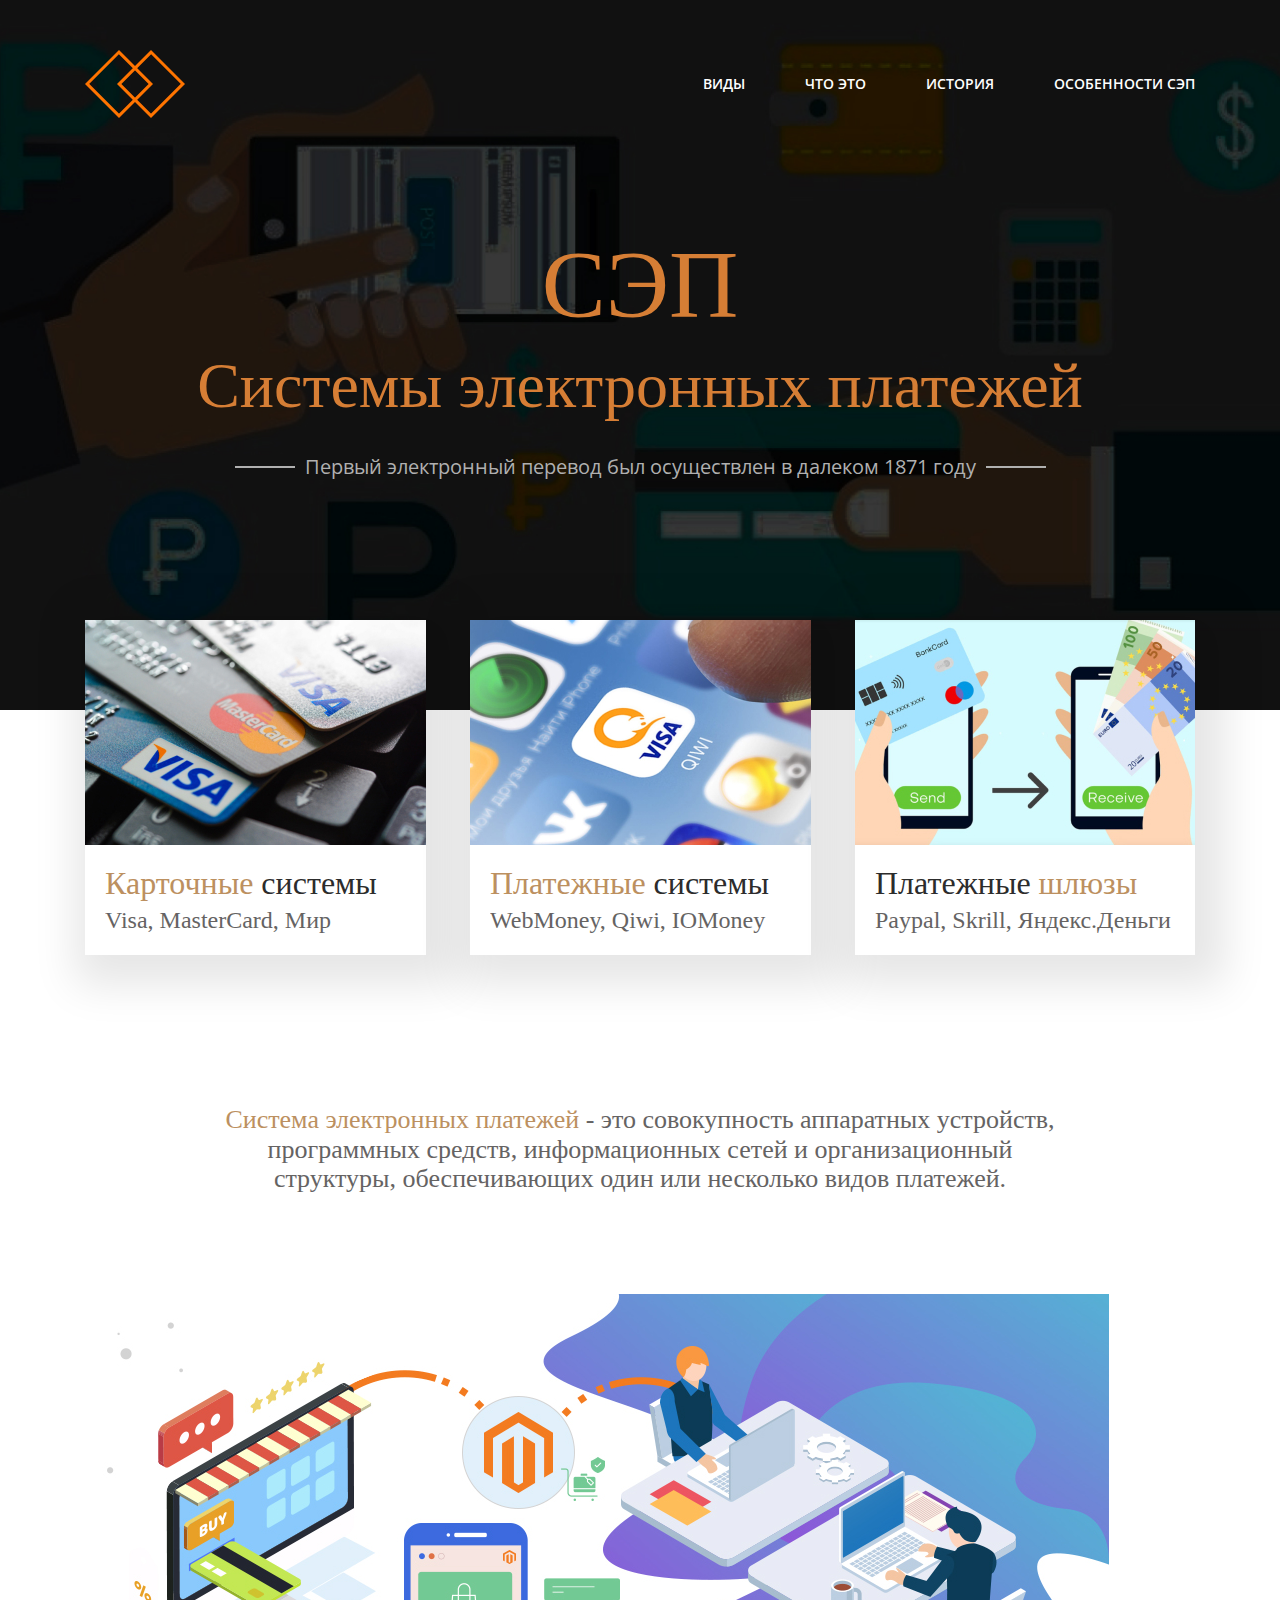
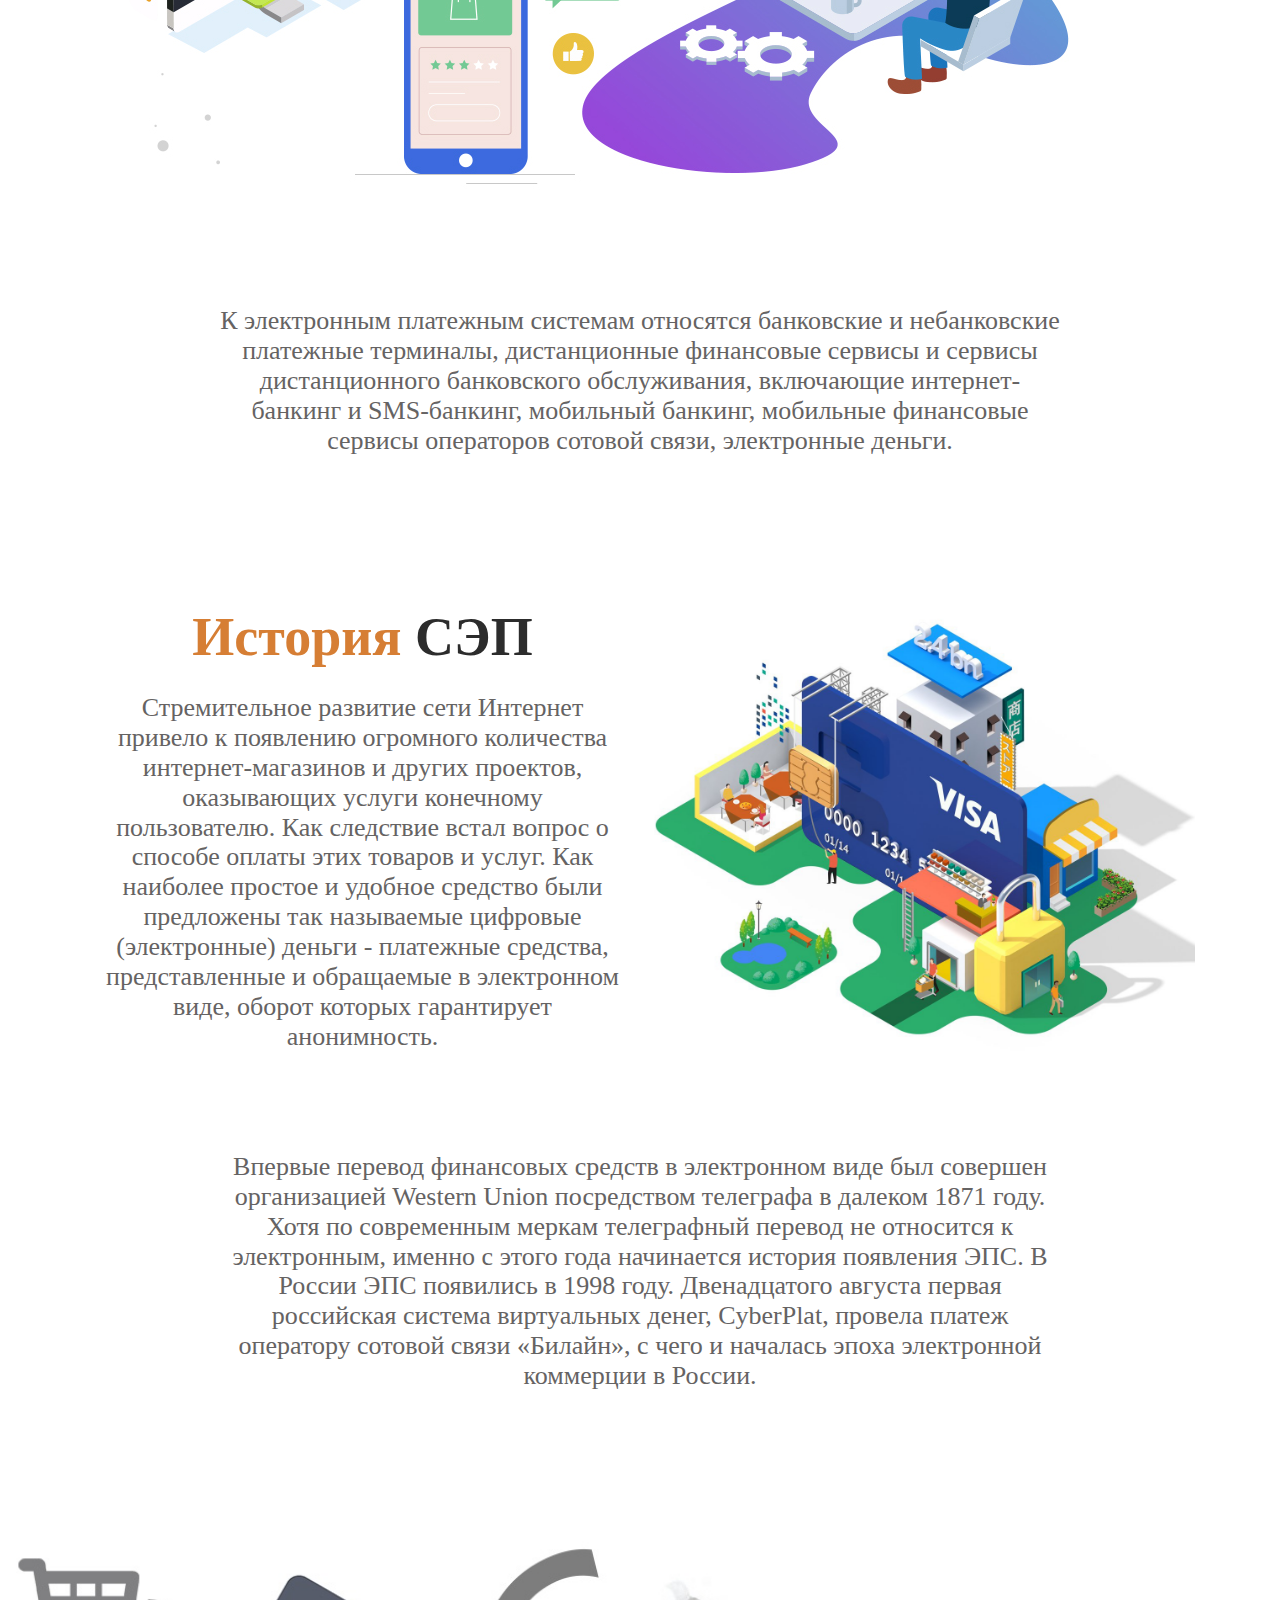
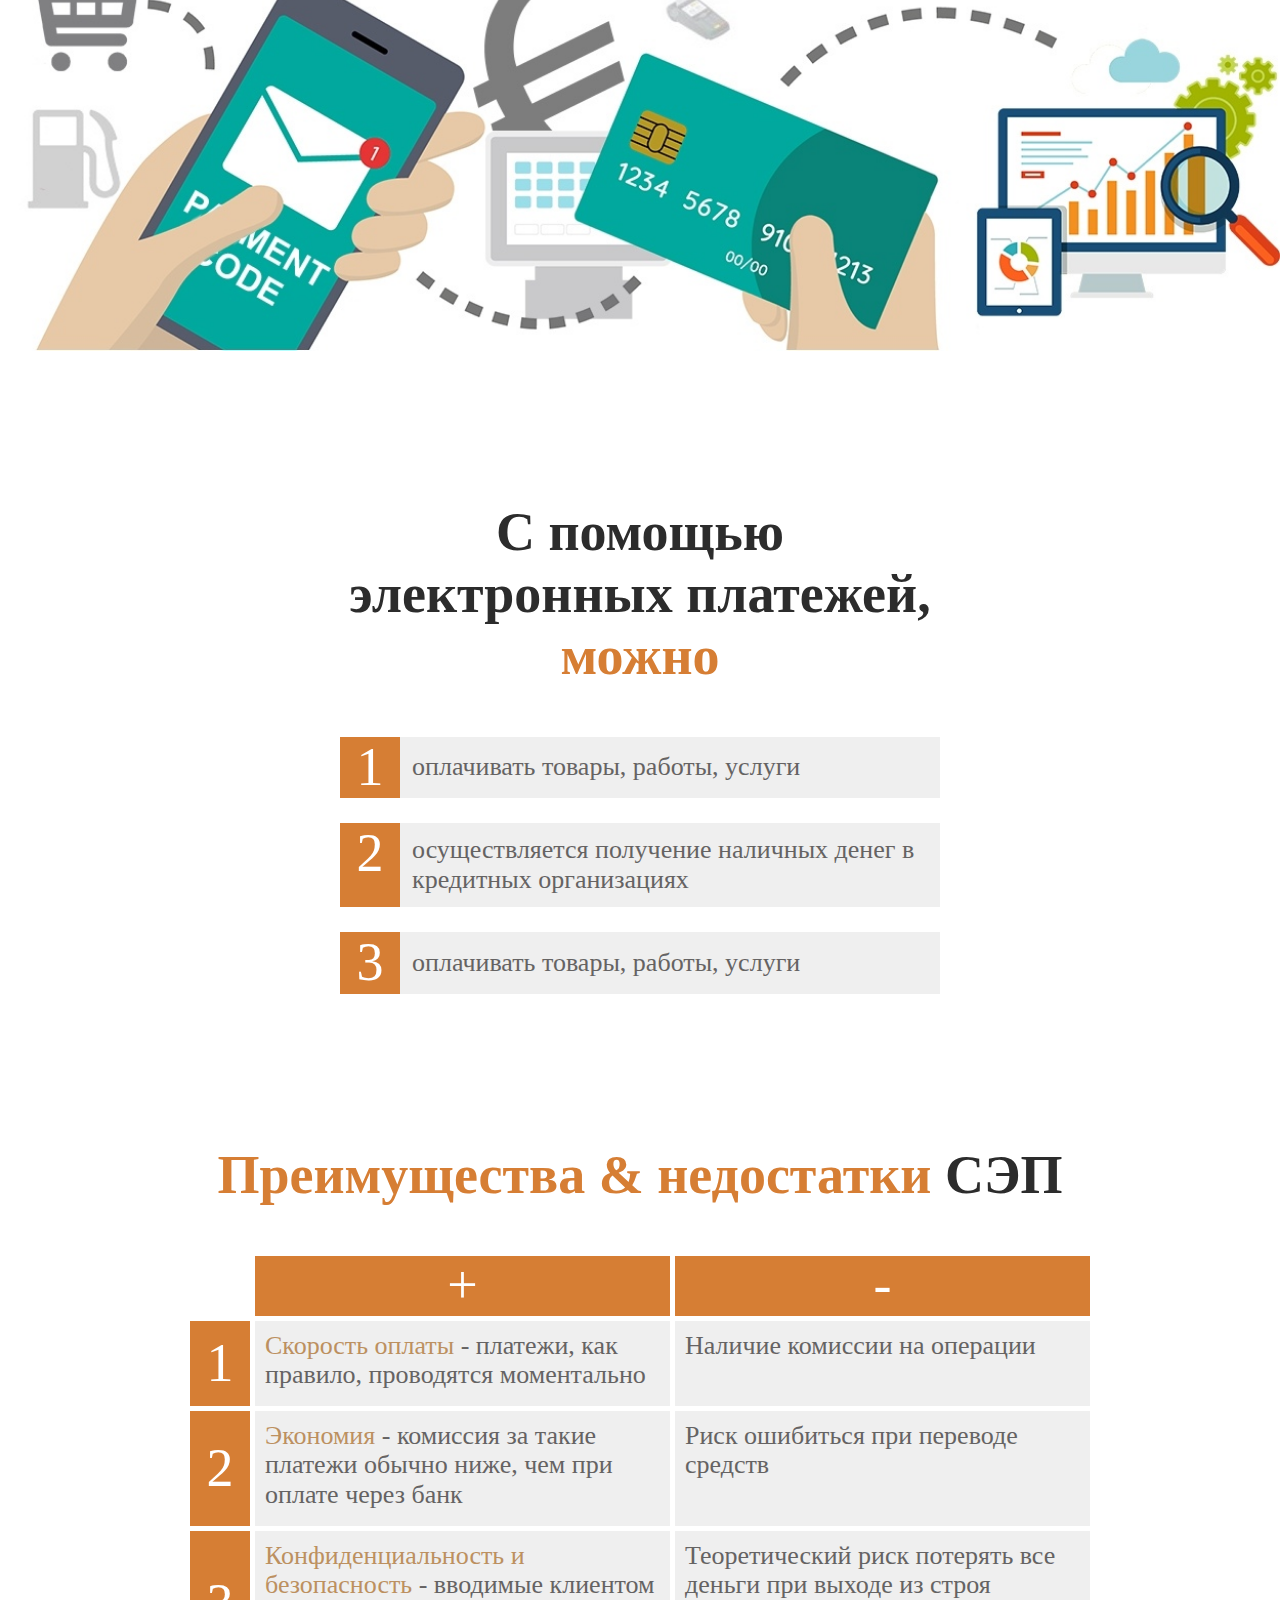
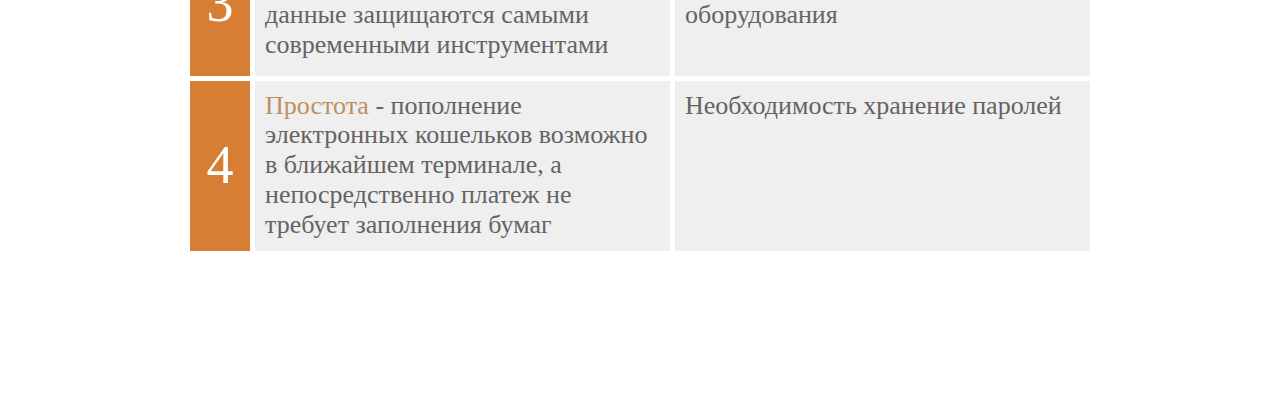
==== commit 4bcb0342: "Add files via upload" ====
--- a/index.html
+++ b/index.html
@@ -236,4 +236,4 @@
     </div>
     <script src="script.js"></script>
 </body> 
-</html>
+</html>--- a/style/style.css
+++ b/style/style.css
@@ -78,6 +78,80 @@
 }
 main{
 	flex: 1 0 auto;
+}
+.preloader{
+    z-index: 52;
+    background: #c5c5c5;
+    color: #414141;
+    position: fixed;
+    top: 0;
+    left: 0;
+    width: 100vw;
+    height: 100vh;
+    display: flex;
+    align-items: center;
+    justify-content: center;
+
+}
+.preloader__anim{
+    transform: translateY(-50%);
+    display: flex;
+    /* background: red; */
+    align-items: flex-end;
+}
+.preloader._un_active{
+    display: none;
+    opacity: 0;
+    visibility: hidden;
+    pointer-events: none;
+}
+.gooey{
+    
+    /* width: 142px;
+    height: 40px;
+    margin: -20px 0 0 -71px; */
+    /* background: white; */
+    filter: contrast(0);
+}
+
+.dot{
+    position: absolute;
+    width: 4px;
+    height: 4px;
+    top: 3px;
+    left: 4px;
+    filter: blur(0px);
+    background: #414141;
+    border-radius: 50%;
+    transform: translateX(0);
+    animation: dote 2.8s infinite;
+}
+.dots{
+    transform: translateX(0);
+    margin-top: 3px;
+    margin-left: 8px;
+    animation: dots 2.8s infinite;
+}
+.dots span{
+    display: block;
+    float: left;
+    width: 4px;
+    height: 4px;
+    margin-left: 4px;
+    filter: blur(0px);
+    background: #414141;
+    border-radius: 50%;
+}
+
+@keyframes dote{
+    50%{
+        transform: translateX(20px);
+    }
+}
+@keyframes dots{
+    50%{
+        transform: translateX(-6px);
+    }
 }
 
 /*----------header-----------------*/
